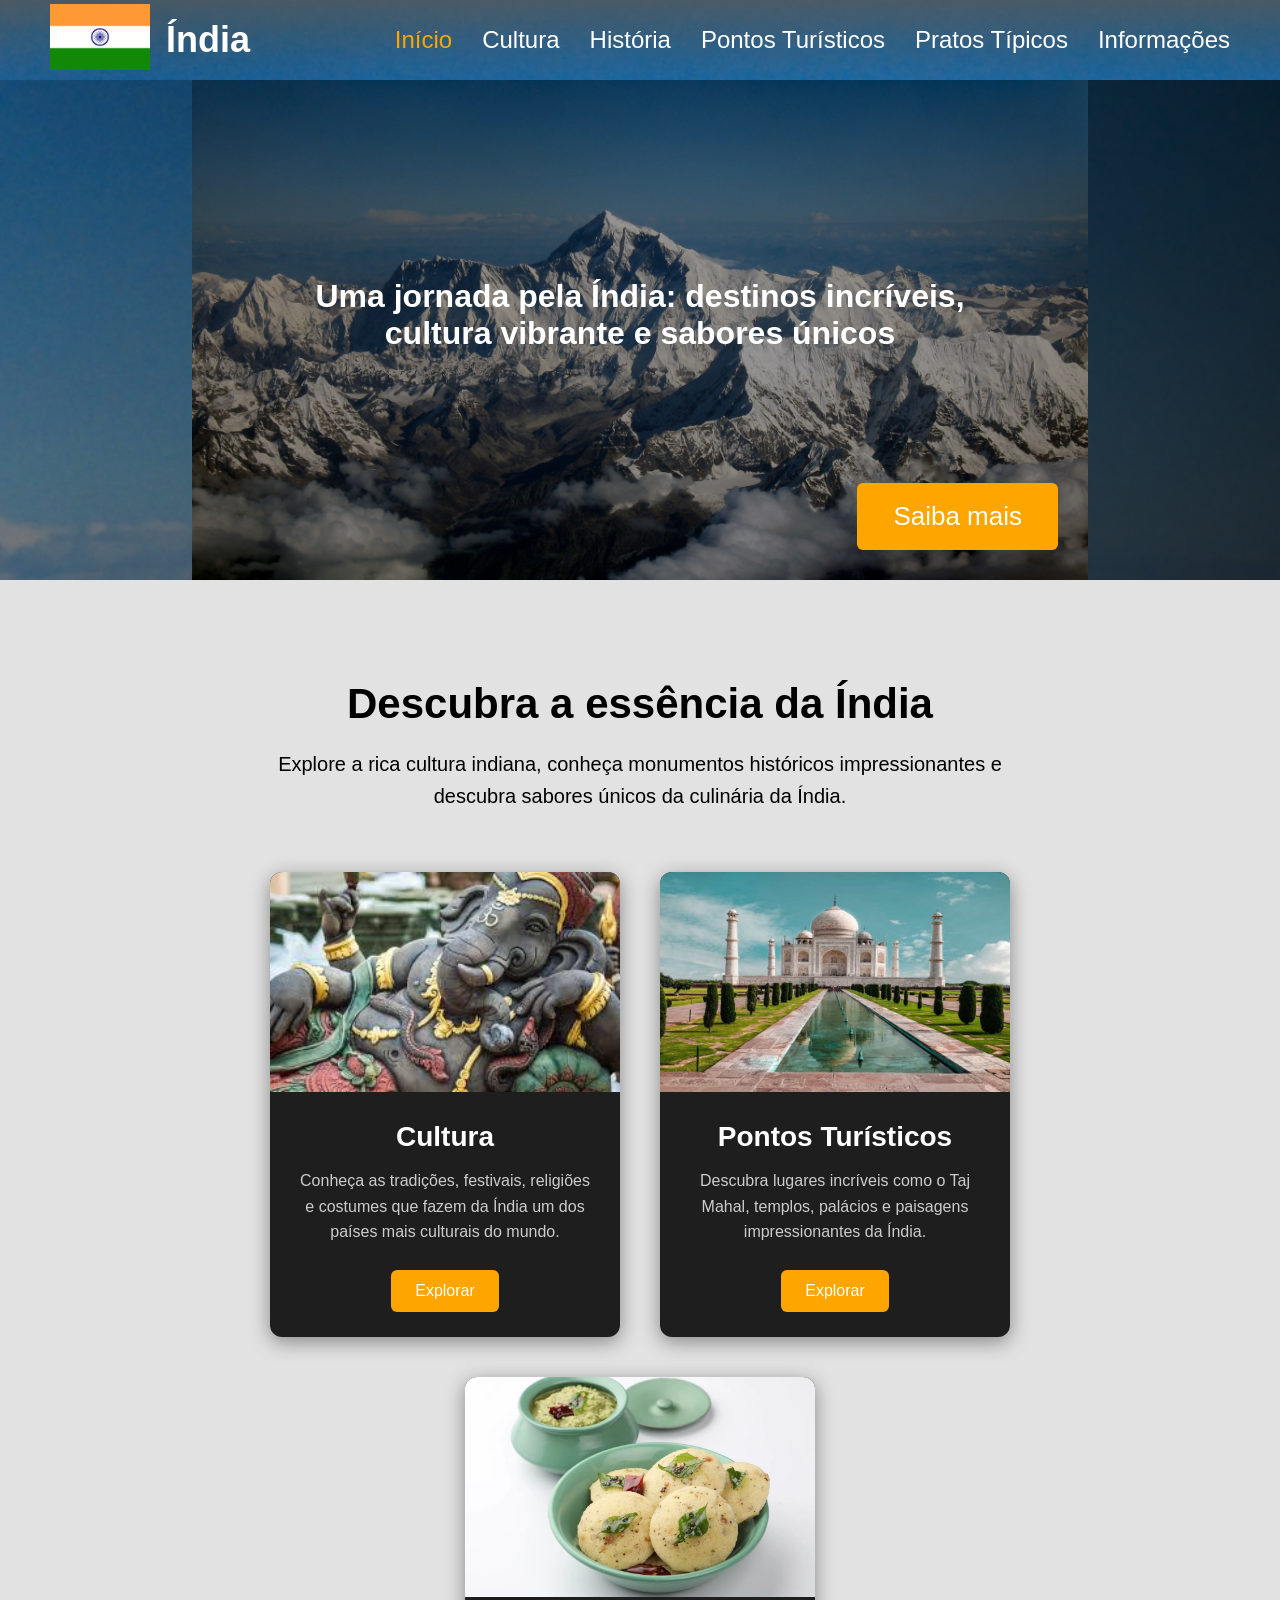
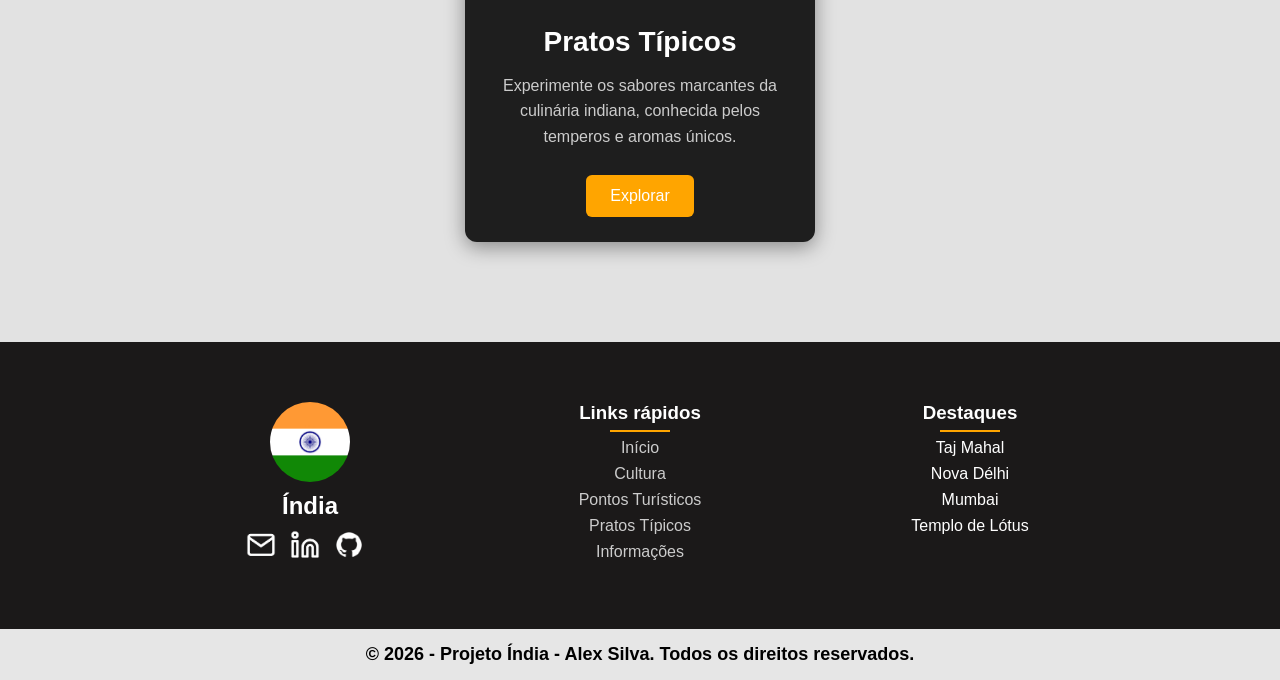
==== Project_P2_1_semestre/index.html @ 665a55b1 "18/05 - Projeto Volta ao Mundo Commito do projeto volta ao Mundo em um novo repositório" ====
<!DOCTYPE html>
<html lang="pt-br">
<head>
    <meta charset="UTF-8">
    <meta name="viewport" content="width=device-width, initial-scale=1.0">
    <title>Home - Site da Índia</title>
    <link rel="stylesheet" href="styles/nav_footer.css">
    <link rel="stylesheet" href="styles/style_index.css">
    <link rel="shortcut icon" href="multimidia/favicon-india.png" type="image/x-icon">
</head>
<body>
    <!-- ---------------------------------------------------------------------- NAV GENÉRICO PARA TODAS AS PÁGINAS ---------------------------------------------------------------------- -->
    <nav>
        <div class="logo">
            <a href="index.html"><img src="multimidia/indiaBandeira.jpg" alt="Logo do Site"></a>
            <a href="index.html"><p>Índia</p></a>
        </div>

        <ul>
            <li><a href="#" class="ativo">Início</a></li>
            <li><a href="cultura.html">Cultura</a></li>
            <li><a href="historia.html">História</a></li>
            <li><a href="pontos-turisticos.html">Pontos Turísticos</a></li>
            <li><a href="pratos-tipicos.html">Pratos Típicos</a></li>
            <li><a href="informacoes.html">Informações</a></li>
        </ul>
    </nav>
    <!-- ----------------------------------------------------------------------               FIM               ---------------------------------------------------------------------- -->






    
    <main>
        <div class="hero">

            <div class="hero-card">
                <h1>
                    Uma jornada pela Índia: destinos incríveis,<br>
                    cultura vibrante e sabores únicos
                </h1>

                <a href="informacoes.html">Saiba mais</a>
            </div>

        </div>
        <section class="sobre-india">

            <h2>Descubra a essência da Índia</h2>

            <p class="descricao">
                Explore a rica cultura indiana, conheça monumentos históricos
                impressionantes e descubra sabores únicos da culinária da Índia.
            </p>

            <div class="cards">

                <!-- Card Cultura -->
                <div class="card">
                    <img src="multimidia/ganeshacultura.jpg" alt="Cultura Indiana">

                    <div class="card-content">
                        <h3>Cultura</h3>

                        <p>
                            Conheça as tradições, festivais, religiões e costumes
                            que fazem da Índia um dos países mais culturais do mundo.
                        </p>

                        <a href="cultura.html">Explorar</a>
                    </div>
                </div>

                <!-- Card Pontos Turísticos -->
                <div class="card">
                    <img src="multimidia/tajmahal.jpg" alt="Pontos Turísticos">

                    <div class="card-content">
                        <h3>Pontos Turísticos</h3>

                        <p>
                            Descubra lugares incríveis como o Taj Mahal, templos,
                            palácios e paisagens impressionantes da Índia.
                        </p>

                        <a href="pontos-turisticos.html">Explorar</a>
                    </div>
                </div>

                <!-- Card Pratos -->
                <div class="card">
                    <img src="multimidia/pratostipicos.jpg" alt="Pratos Típicos">

                    <div class="card-content">
                        <h3>Pratos Típicos</h3>

                        <p>
                            Experimente os sabores marcantes da culinária indiana,
                            conhecida pelos temperos e aromas únicos.
                        </p>

                        <a href="pratos-tipicos.html">Explorar</a>
                    </div>
                </div>

            </div>

        </section>
    </main>






    
    <!-- ---------------------------------------------------------------------- FOOTER GENÉRICO PARA TODAS AS PÁGINAS ---------------------------------------------------------------------- -->
    <footer>
        <div class="footer-container">

            <!-- Coluna 1 -->
            <div class="footer-col">
                <img src="multimidia/indiaBandeira.jpg" alt="Logo" class="img-bandeira">
                <h2>Índia</h2>
                <div class="social">
                    <a href="mailto:alexwilliamgomessilva168@gmail.com"><img src="multimidia/iconEmail.png" alt="ícone do Email"></a>
                    <a href="https://www.linkedin.com/in/alex-silva-a758a6317/" target="_blank"><img src="multimidia/iconLinkedin.png" alt="ícone do linkedin"></a>
                    <a href="https://github.com/AlexWilliamSilva" target="_blank"><img src="multimidia/github_icon.png" alt="ícone do Github"></a>
                </div>
            </div>

            <!-- Coluna 2 -->
            <div class="footer-col">
                <h3>Links rápidos</h3>
                <ul>
                    <li><a href="#">Início</a></li>
                    <li><a href="cultura.html">Cultura</a></li>
                    <li><a href="pontos-turisticos.html">Pontos Turísticos</a></li>
                    <li><a href="pratos-tipicos.html">Pratos Típicos</a></li>
                    <li><a href="informacoes.html">Informações</a></li>
                </ul>
            </div>

            <!-- Coluna 3 -->
            <div class="footer-col">
                <h3>Destaques</h3>
                <ul>
                    <li>Taj Mahal</li>
                    <li>Nova Délhi</li>
                    <li>Mumbai</li>
                    <li>Templo de Lótus</li>
                </ul>
            </div>

        </div>

        <!-- Copyright -->
        <div class="copyright">
            <p>© 2026 - Projeto Índia - Alex Silva. Todos os direitos reservados.</p>
        </div>
    </footer>
    <!-- ----------------------------------------------------------------------               FIM               ---------------------------------------------------------------------- -->
    
</body>
</html>
---- Project_P2_1_semestre/styles/nav_footer.css ----
/* ---------------------------------------------------------------------- COMUM EM TODAS AS PÁGINAS ---------------------------------------------------------------------- */
* {
    margin: 0;
    padding: 0;
    box-sizing: border-box;
    font-family: Arial, Helvetica, sans-serif;
}

/* ---------------------------------------------------------------------- ESTILOS PARA O NAV ---------------------------------------------------------------------- */
nav {
    height: 80px;
    display: flex;
    justify-content: space-between;
    align-items: center;
    padding: 10px 50px;
    background: linear-gradient(to bottom, rgba(90, 90, 90, 0.8), transparent);

    /* Nav fixado no topo da página */
    position: fixed;
    width: 100%;
    top: 0;
    z-index: 1000;
}

/* Logo */
.logo {
    display: flex;
    align-items: center;
    gap: 16px;
    cursor: pointer;
}

.logo img {
    width: 100px;
    height: 100%;
}

.logo p {
    font-size: 36px;
    font-weight: bold;
    color: #ffffff;
}

/* Menu do nav */
nav ul {
    list-style: none;
    display: flex;
    gap: 30px;
}

nav li {
    display: inline;
}

nav a {
    text-decoration: none;
    color: #ffffff;
    font-size: 24px;
    font-weight: 500;
    position: relative;
    transition: 0.3s;
}

/* Efeito do Hover */
nav ul li a::after {
    content: "";
    width: 0%;
    height: 2px;
    background: orange;
    position: absolute;
    left: 0;
    bottom: -5px;
    transition: 0.3s;
}

nav ul li a:hover::after {
    width: 100%;
}

/* Link Ativo */
nav a.ativo {
    color: orange;
}

/* ---------------------------------------------------------------------- ESTILOS PARA O FOOTER ---------------------------------------------------------------------- */
footer {
    background-color: #1B1919;
    color: #fff;
    margin-top: 0;
}

/* Container */
.footer-container {
    display: flex;
    justify-content: center;
    flex-wrap: wrap;
    padding: 60px 40px;
    gap: 80px;
}


/* Logo */
.footer-col {
    flex: 0 1 250px;
    text-align: center;
}

.footer-col .img-bandeira {
    width: 80px;
    height: 80px;
    border-radius: 50%;
    object-fit: cover;
    margin-bottom: 10px;
}

.footer-col:first-child {
    display: flex;
    flex-direction: column;
    align-items: center; 
    text-align: center;
}

.footer-col h2 {
    margin-bottom: 10px;
}

/* Títulos */
.footer-col h3 {
    margin-bottom: 15px;
    position: relative;
    display: inline-block; 
}

.footer-col h3::after {
    content: "";
    width: 60px;
    height: 2px;
    background: orange;

    position: absolute;
    left: 50%;
    transform: translateX(-50%); 
    bottom: -8px; 
}

/* Listas */
.footer-col ul {
    list-style: none;
}

.footer-col ul li {
    margin-bottom: 8px;
}

.footer-col ul li a {
    text-decoration: none;
    color: #ccc;
    transition: 0.3s;
}

.footer-col ul li a:hover {
    color: orange;
}

/* Contatos */
.social img {
    width: 30px;
}

.social a {
    margin-right: 10px;
    font-size: 20px;
    text-decoration: none;
    transition: 0.3s;
}

.social a:hover {
    color: orange;
}

/* Copyright */
.copyright {
    background: #e6e6e6;
    color: #000;
    text-align: center;
    padding: 15px;
    font-size: 18px;
    font-weight: bold;
}
---- Project_P2_1_semestre/styles/style_index.css ----
/* ---------------------------------------------------------------------- ESTILOS PARA O MAIN DA PÁGINA INDEX ---------------------------------------------------------------------- */

main {
    padding-top: 80px;
    min-height: 100vh;
    background-image: url("../multimidia/imgfundoindia.jpg");
    background-size: cover;       
    background-position: center;  
    background-repeat: no-repeat;
    position: relative;
    font-family: Arial, Helvetica, sans-serif;
}

.hero {
    height: 100%;
    display: flex;
    justify-content: center;
    align-items: center;
    position: relative;
}

.hero::before {
    content: "";
    position: absolute;
    inset: 0;

    background: linear-gradient(
        to right,
        rgba(0,0,0,0.2),
        rgba(0,0,0,0.7)
    );

    z-index: 1;
}

.hero-card {
    width: 70%;
    height: 500px;

    background-image: url("../multimidia/imgfundoindia.jpg");
    background-size: cover;
    background-position: center;

    display: flex;
    flex-direction: column;
    justify-content: center;
    align-items: center;

    text-align: center;
    color: white;

    position: relative;
    overflow: hidden;

    z-index: 2;
}

.hero-card::before {
    content: "";
    position: absolute;
    inset: 0;
    background: rgba(0,0,0,0.4);
}

.hero-card h1,
.hero-card a {
    position: relative;
    z-index: 2;
}

.hero-card h1 {
    font-size: 32px;
    max-width: 700px;
    margin-bottom: 30px;
}

 .hero-card a {
    background: orange;
    text-decoration: none;
    border: none;
    padding: 18px 36px;
    font-size: 26px;
    color: white;
    border-radius: 6px;
    cursor: pointer;
    transition: 0.3s;
    position: absolute;
    bottom: 30px;
    right: 30px;
}

.hero-card a:hover {
    background: #cc8400;
    transform: scale(1.05);
}

/* ---------------------------------------------------------------------- SEÇÃO SOBRE A ÍNDIA NO INDEX ---------------------------------------------------------------------- */

.sobre-india {
    background: #e2e2e2;
    padding: 100px 80px;
    text-align: center;
}

.sobre-india h2 {
    font-size: 42px;
    margin-bottom: 20px;
}

.descricao {
    max-width: 800px;
    margin: 0 auto 60px auto;
    font-size: 20px;
    color: #000000;
    line-height: 1.6;
}

.cards {
    display: flex;
    justify-content: center;
    gap: 40px;
    flex-wrap: wrap;
}

.card {
    width: 350px;
    background: #1e1e1e;
    border-radius: 12px;
    overflow: hidden;
    transition: 0.3s;
    box-shadow: 0 5px 20px rgba(0,0,0,0.4);
}

.card:hover {
    transform: translateY(-10px);
}

.card img {
    width: 100%;
    height: 220px;
    object-fit: cover;
}

.card-content {
    padding: 25px;
}

.card-content h3 {
    font-size: 28px;
    margin-bottom: 15px;
    color: rgb(255, 255, 255);
}

.card-content p {
    color: #ccc;
    line-height: 1.6;
    margin-bottom: 25px;
}

.card-content a {
    display: inline-block;
    text-decoration: none;
    background: orange;
    color: white;
    padding: 12px 24px;
    border-radius: 6px;
    transition: 0.3s;
}

.card-content a:hover {
    background: #cc8400;
}
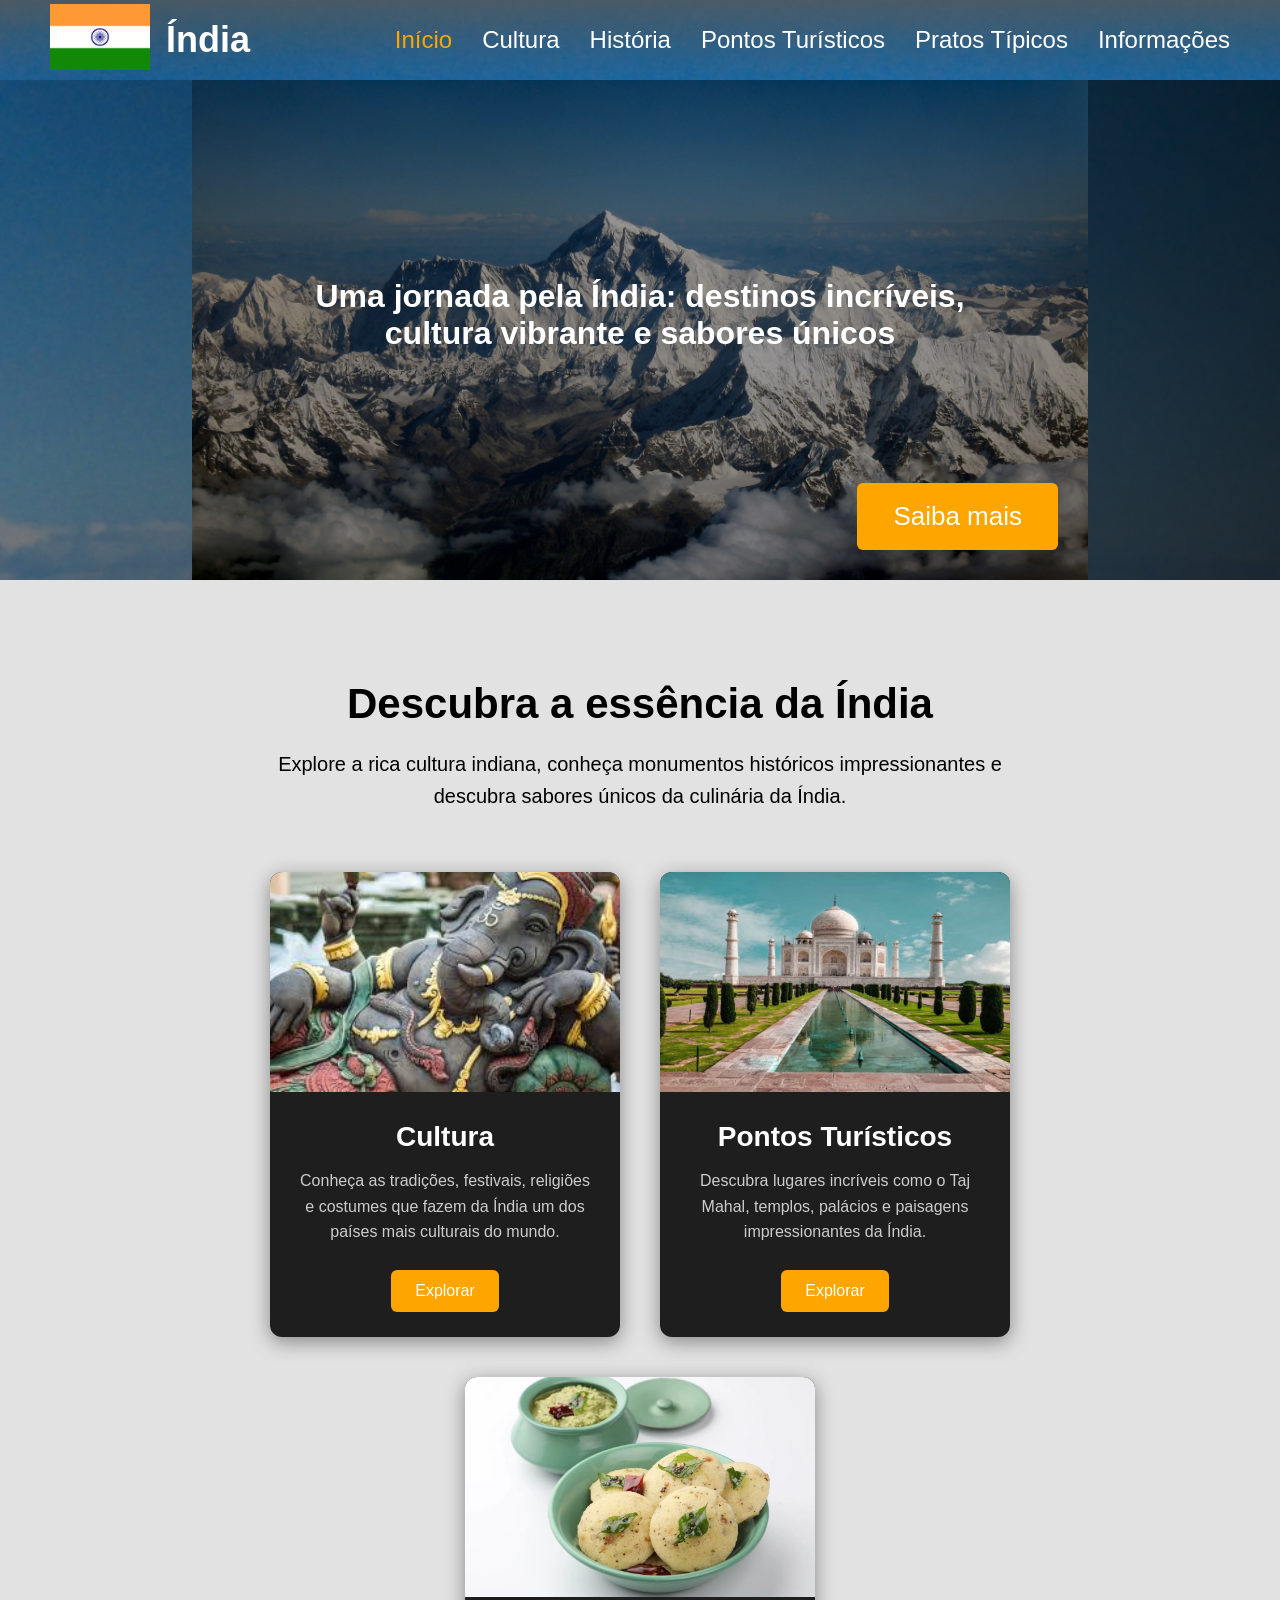
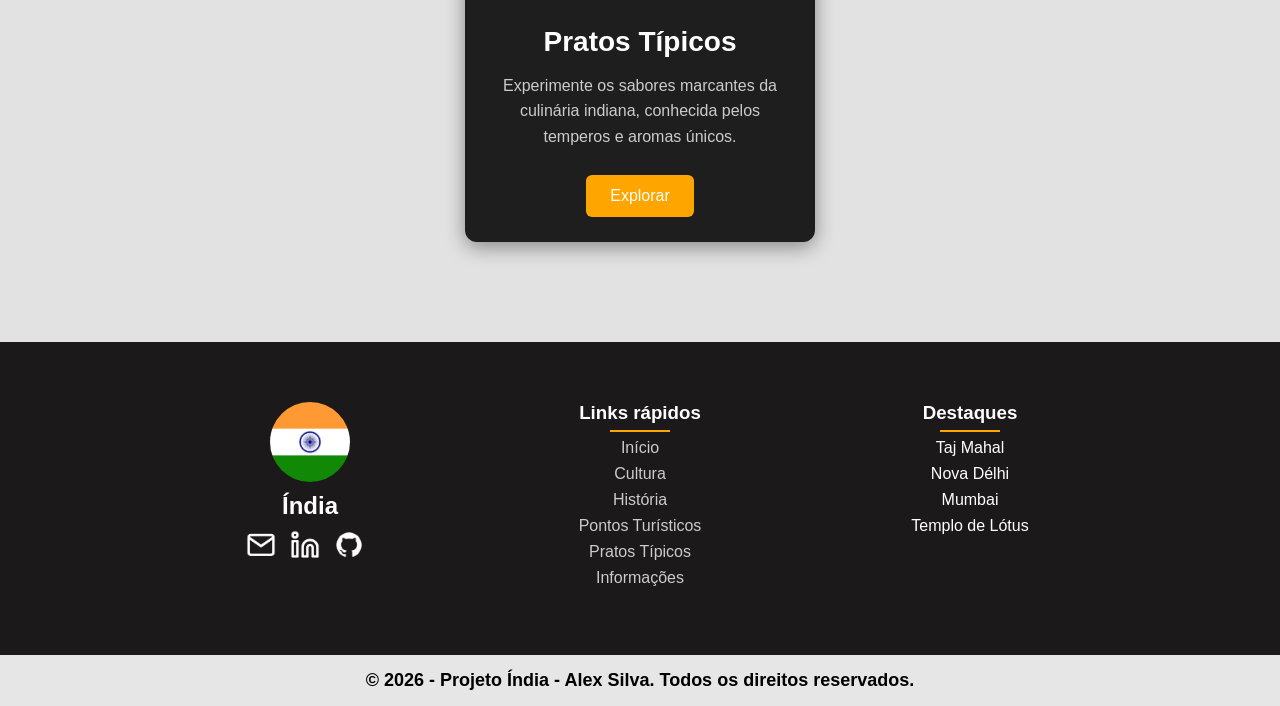
==== commit 0b02cffd: "18/05 atualizando os links rápidos do footer adicionando História" ====
--- a/Project_P2_1_semestre/index.html
+++ b/Project_P2_1_semestre/index.html
@@ -135,8 +135,9 @@
             <div class="footer-col">
                 <h3>Links rápidos</h3>
                 <ul>
-                    <li><a href="#">Início</a></li>
+                    <li><a href="index.html">Início</a></li>
                     <li><a href="cultura.html">Cultura</a></li>
+                    <li><a href="historia.html">História</a></li>
                     <li><a href="pontos-turisticos.html">Pontos Turísticos</a></li>
                     <li><a href="pratos-tipicos.html">Pratos Típicos</a></li>
                     <li><a href="informacoes.html">Informações</a></li>
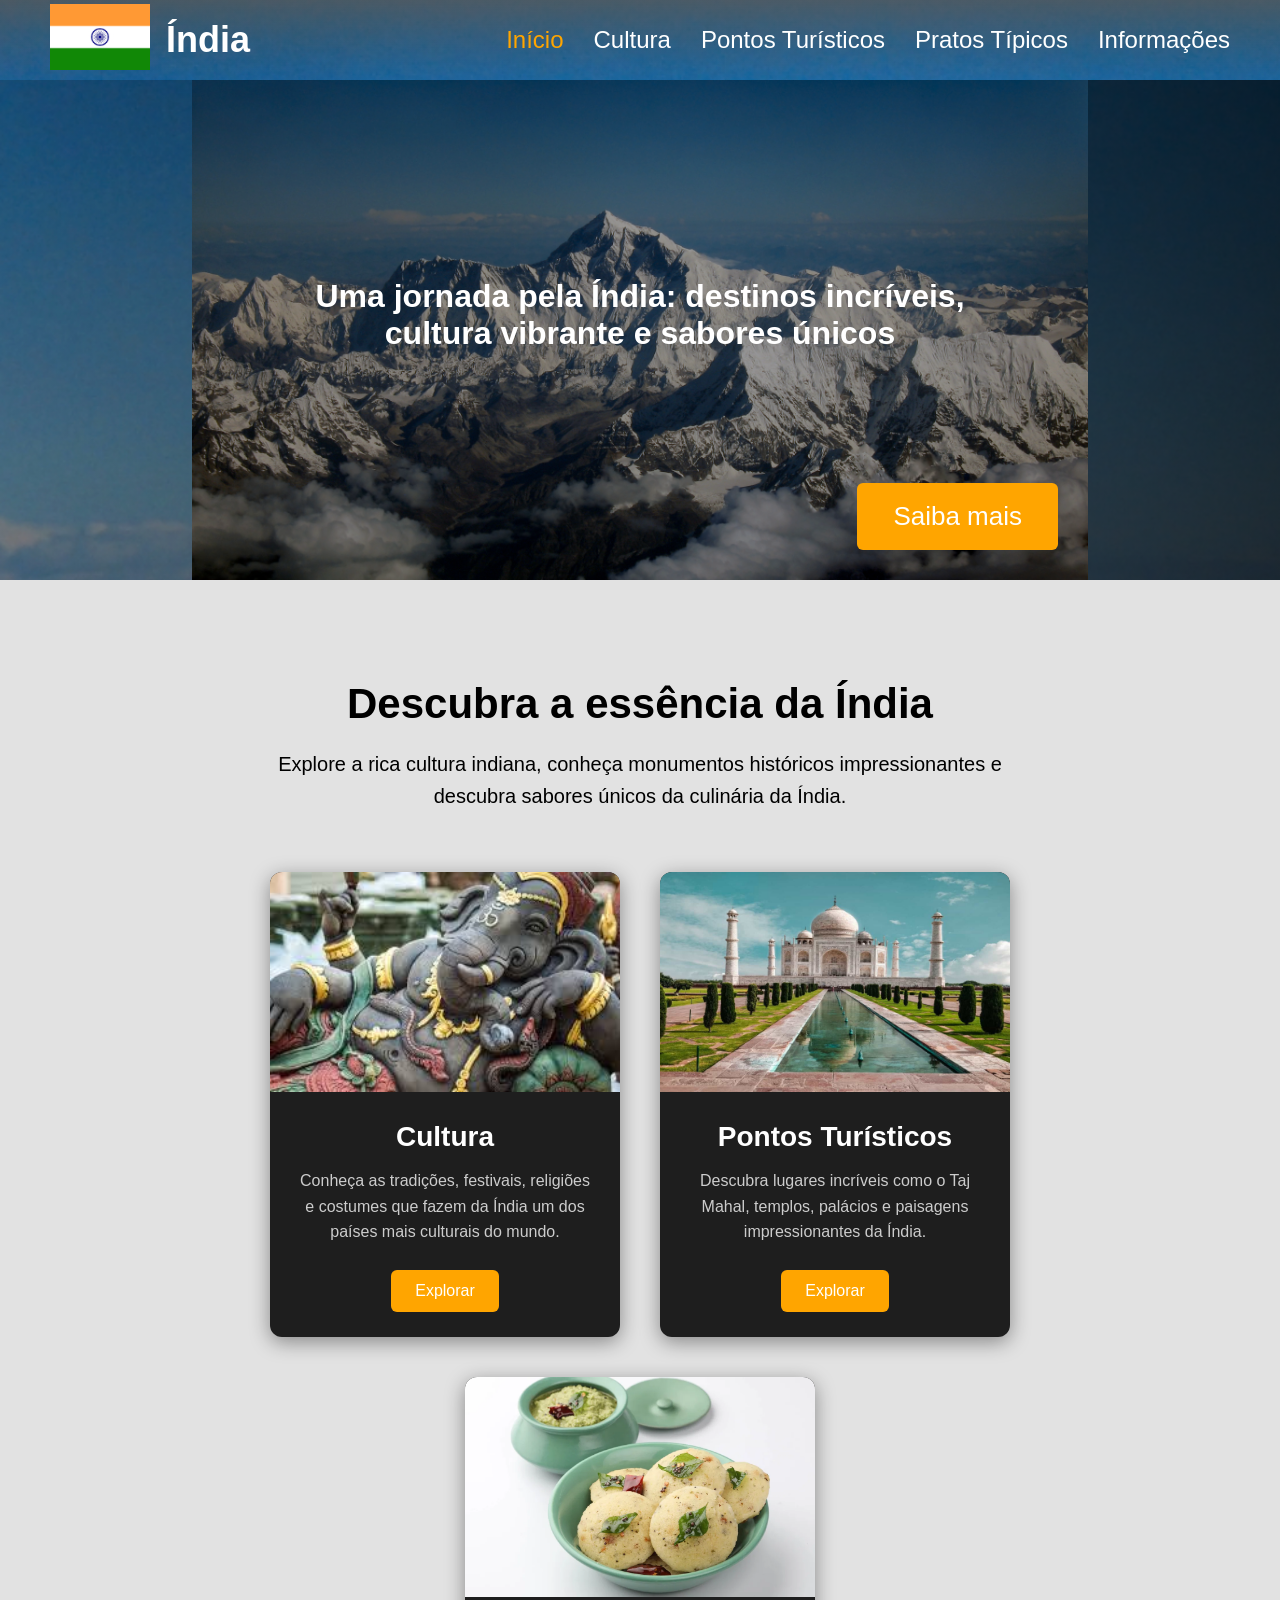
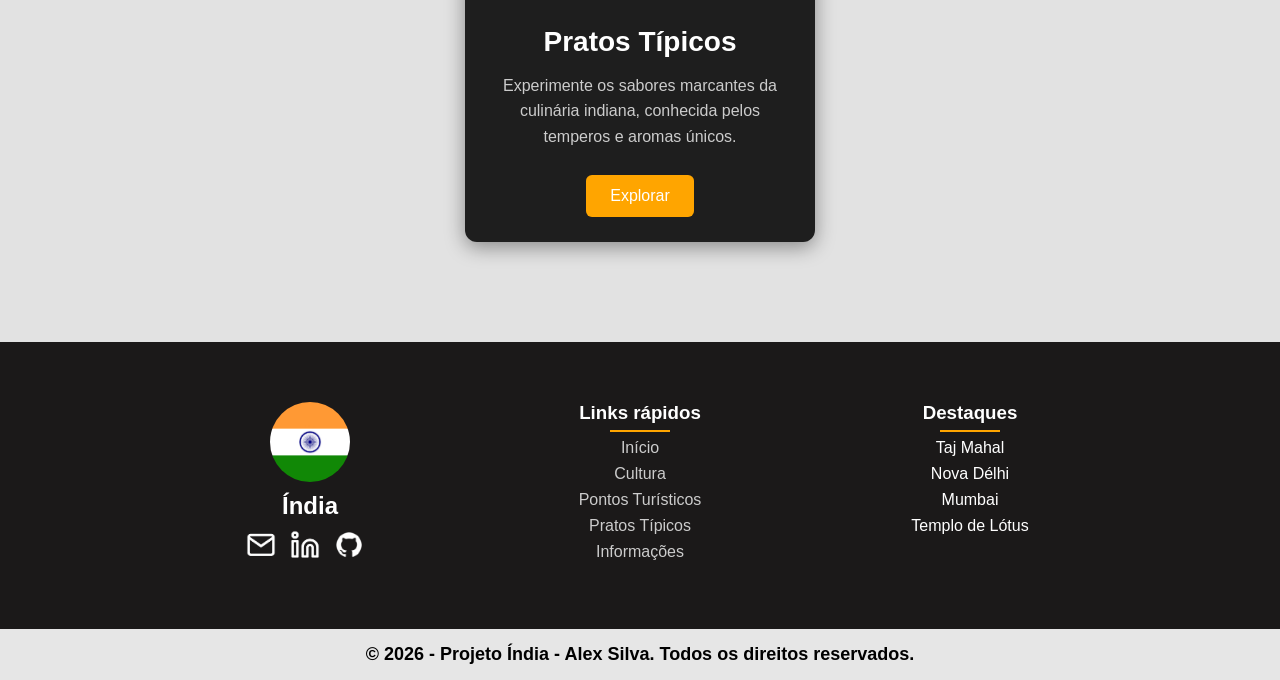
==== commit e264a771: "25/05 - finalizado o projeto volta ao mundo" ====
--- a/Project_P2_1_semestre/index.html
+++ b/Project_P2_1_semestre/index.html
@@ -19,7 +19,6 @@
         <ul>
             <li><a href="#" class="ativo">Início</a></li>
             <li><a href="cultura.html">Cultura</a></li>
-            <li><a href="historia.html">História</a></li>
             <li><a href="pontos-turisticos.html">Pontos Turísticos</a></li>
             <li><a href="pratos-tipicos.html">Pratos Típicos</a></li>
             <li><a href="informacoes.html">Informações</a></li>
@@ -137,7 +136,6 @@
                 <ul>
                     <li><a href="index.html">Início</a></li>
                     <li><a href="cultura.html">Cultura</a></li>
-                    <li><a href="historia.html">História</a></li>
                     <li><a href="pontos-turisticos.html">Pontos Turísticos</a></li>
                     <li><a href="pratos-tipicos.html">Pratos Típicos</a></li>
                     <li><a href="informacoes.html">Informações</a></li>
--- a/Project_P2_1_semestre/styles/nav_footer.css
+++ b/Project_P2_1_semestre/styles/nav_footer.css
@@ -14,7 +14,6 @@
     align-items: center;
     padding: 10px 50px;
     background: linear-gradient(to bottom, rgba(90, 90, 90, 0.8), transparent);
-
     /* Nav fixado no topo da página */
     position: fixed;
     width: 100%;
@@ -136,7 +135,6 @@
     width: 60px;
     height: 2px;
     background: orange;
-
     position: absolute;
     left: 50%;
     transform: translateX(-50%); 
--- a/Project_P2_1_semestre/styles/style_index.css
+++ b/Project_P2_1_semestre/styles/style_index.css
@@ -25,7 +25,6 @@
     content: "";
     position: absolute;
     inset: 0;
-
     background: linear-gradient(
         to right,
         rgba(0,0,0,0.2),
@@ -38,7 +37,7 @@
 .hero-card {
     width: 70%;
     height: 500px;
-
+    
     background-image: url("../multimidia/imgfundoindia.jpg");
     background-size: cover;
     background-position: center;
